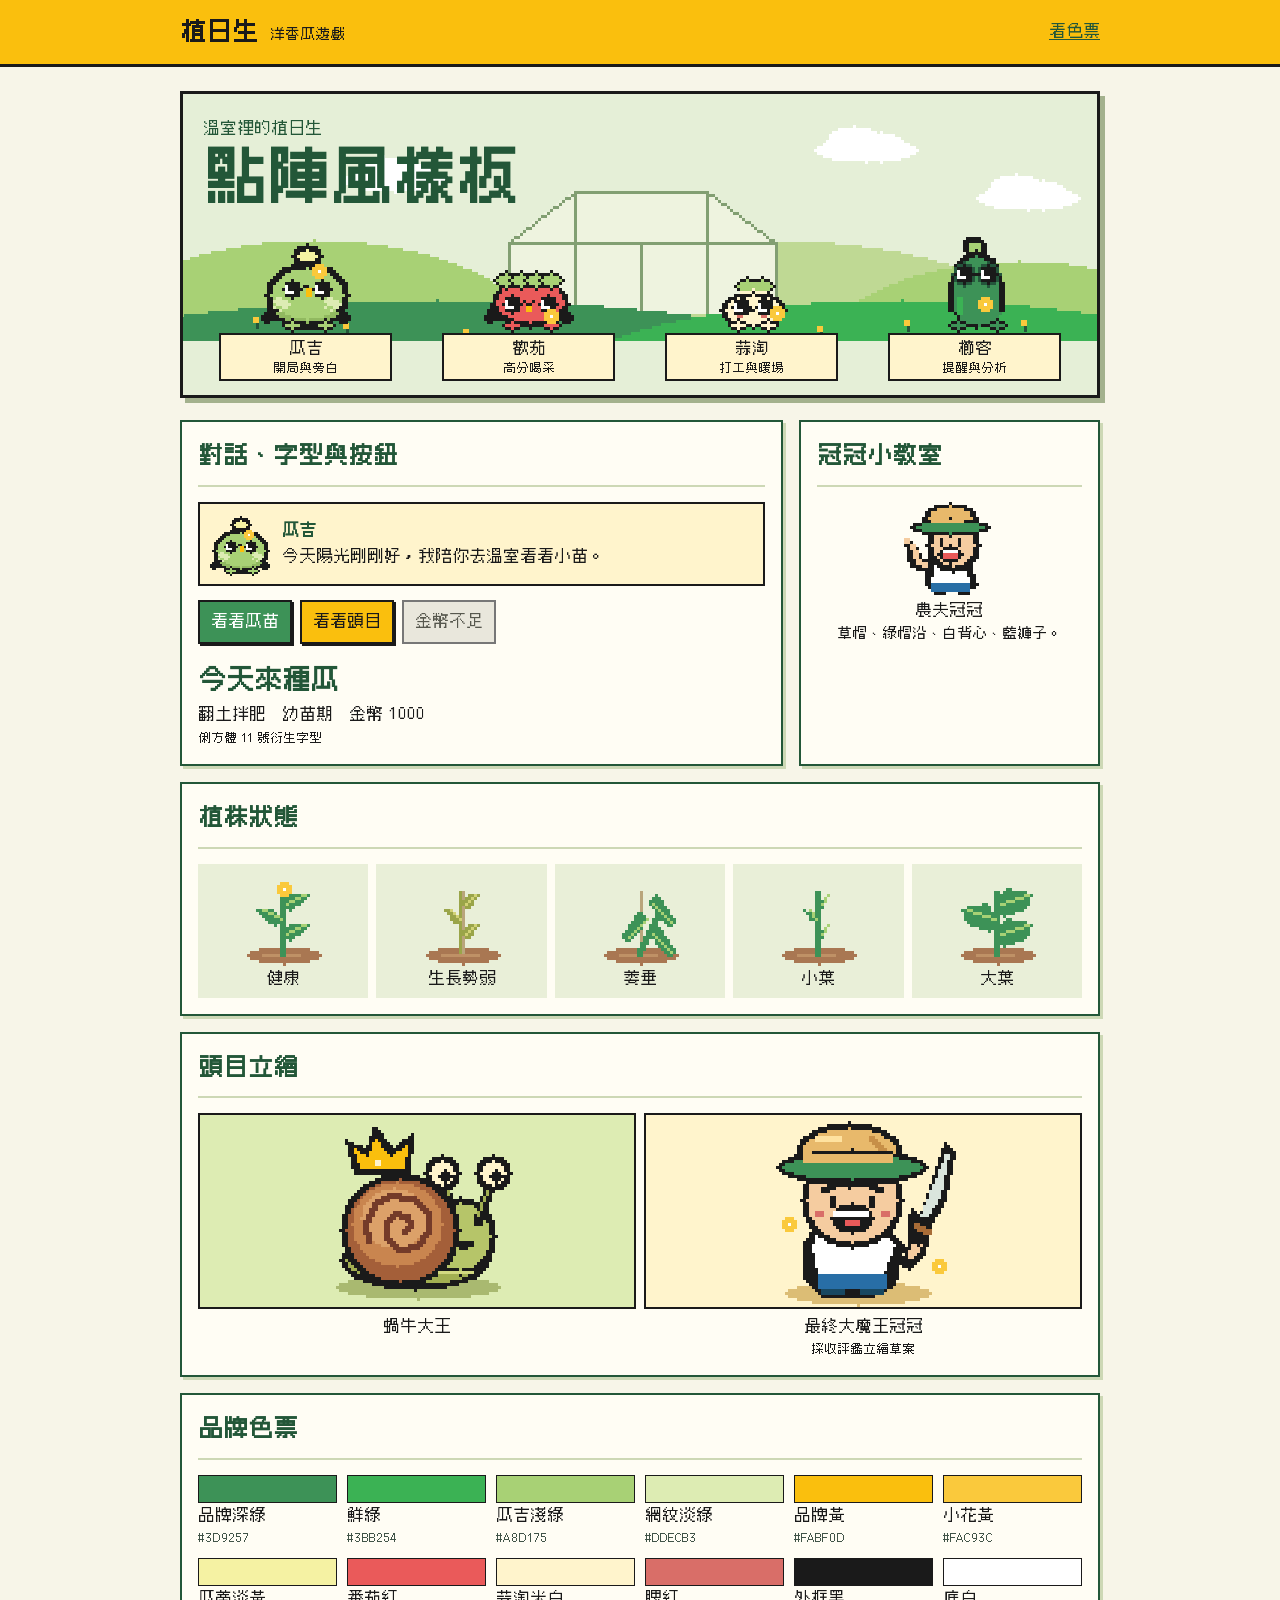
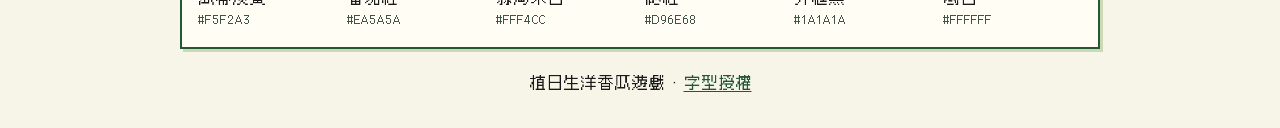
==== art-test.html @ 0190cb55 "發布獨立點陣風美術樣板 代號：ST-0、ST-1、ST-3、ST-5、C-1～6、B-1／3／5、FZ-1／3／4、M-1／2／6～11。 新增暫定值：無。" ====
<!doctype html>
<html lang="zh-Hant">
<head>
<meta charset="utf-8">
<meta name="viewport" content="width=device-width, initial-scale=1">
<title>植日生｜點陣風樣板</title>
<link rel="stylesheet" href="art-test.css">
<script src="sprites.js" defer></script>
</head>
<body>
<header class="top"><div><strong>植日生</strong><span>洋香瓜遊戲</span></div><a href="#palette">看色票</a></header>
<main>
<section class="hero" aria-labelledby="title">
<div class="hero-copy"><p class="kicker">溫室裡的植日生</p><h1 id="title">點陣風樣板</h1></div>
<canvas class="scene" width="320" height="84" data-sprite="field" aria-hidden="true"></canvas>
<div class="lineup" aria-label="四位角色">
<figure><canvas width="32" height="32" data-sprite="guaji" aria-hidden="true"></canvas><figcaption>瓜吉<small>開局與旁白</small></figcaption></figure>
<figure><canvas width="32" height="32" data-sprite="tomato" aria-hidden="true"></canvas><figcaption>歡茄<small>高分喝采</small></figcaption></figure>
<figure><canvas width="32" height="32" data-sprite="garlic" aria-hidden="true"></canvas><figcaption>蒜淘<small>打工與暖場</small></figcaption></figure>
<figure><canvas width="32" height="32" data-sprite="zucchini" aria-hidden="true"></canvas><figcaption>櫛客<small>提醒與分析</small></figcaption></figure>
</div>
</section>
<div class="grid">
<section class="panel" aria-labelledby="dialog-title"><h2 id="dialog-title">對話、字型與按鈕</h2>
<div class="speech"><canvas width="32" height="32" data-sprite="guaji" aria-hidden="true"></canvas><div><strong>瓜吉</strong><p>今天陽光剛剛好，我陪你去溫室看看小苗。</p></div></div>
<div class="controls"><a class="button primary" href="#plants">看看瓜苗</a><a class="button secondary" href="#bosses">看看頭目</a><button type="button" disabled>金幣不足</button></div>
<div class="type"><strong>今天來種瓜</strong><span>翻土拌肥　幼苗期　金幣 1000</span><small>俐方體 11 號衍生字型</small></div>
</section>
<section class="panel teacher"><h2>冠冠小教室</h2><figure><canvas width="32" height="32" data-sprite="kuan" aria-hidden="true"></canvas><figcaption>農夫冠冠</figcaption></figure><p>草帽、綠帽沿、白背心、藍褲子。</p></section>
</div>
<section class="panel" id="plants"><h2>植株狀態</h2>
<div class="examples plants">
<figure><canvas width="32" height="32" data-sprite="healthy" aria-hidden="true"></canvas><figcaption>健康</figcaption></figure>
<figure><canvas width="32" height="32" data-sprite="weak" aria-hidden="true"></canvas><figcaption>生長勢弱</figcaption></figure>
<figure><canvas width="32" height="32" data-sprite="droop" aria-hidden="true"></canvas><figcaption>萎垂</figcaption></figure>
<figure><canvas width="32" height="32" data-sprite="smallLeaf" aria-hidden="true"></canvas><figcaption>小葉</figcaption></figure>
<figure><canvas width="32" height="32" data-sprite="largeLeaf" aria-hidden="true"></canvas><figcaption>大葉</figcaption></figure>
</div></section>
<section class="panel" id="bosses"><h2>頭目立繪</h2>
<div class="examples bosses">
<figure><div class="portrait snail"><canvas width="64" height="64" data-sprite="snail" aria-hidden="true"></canvas></div><figcaption>蝸牛大王</figcaption></figure>
<figure><div class="portrait harvest"><canvas width="64" height="64" data-sprite="finalKuan" aria-hidden="true"></canvas></div><figcaption>最終大魔王冠冠<small>採收評鑑立繪草案</small></figcaption></figure>
</div></section>
<section class="panel" id="palette"><h2>品牌色票</h2><ul class="swatches">
<li><i style="--swatch:#3D9257"></i><span>品牌深綠</span><small>#3D9257</small></li>
<li><i style="--swatch:#3BB254"></i><span>鮮綠</span><small>#3BB254</small></li>
<li><i style="--swatch:#A8D175"></i><span>瓜吉淺綠</span><small>#A8D175</small></li>
<li><i style="--swatch:#DDECB3"></i><span>網紋淡綠</span><small>#DDECB3</small></li>
<li><i style="--swatch:#FABF0D"></i><span>品牌黃</span><small>#FABF0D</small></li>
<li><i style="--swatch:#FAC93C"></i><span>小花黃</span><small>#FAC93C</small></li>
<li><i style="--swatch:#F5F2A3"></i><span>瓜蒂淡黃</span><small>#F5F2A3</small></li>
<li><i style="--swatch:#EA5A5A"></i><span>番茄紅</span><small>#EA5A5A</small></li>
<li><i style="--swatch:#FFF4CC"></i><span>蒜淘米白</span><small>#FFF4CC</small></li>
<li><i style="--swatch:#D96E68"></i><span>腮紅</span><small>#D96E68</small></li>
<li><i style="--swatch:#1A1A1A"></i><span>外框黑</span><small>#1A1A1A</small></li>
<li><i style="--swatch:#FFFFFF"></i><span>底白</span><small>#FFFFFF</small></li>
</ul></section>
<footer>植日生洋香瓜遊戲 · <a href="art-font-OFL.txt">字型授權</a></footer>
</main>
</body>
</html>
---- art-test.css ----
@font-face{font-family:"Zhirisheng Pixel";src:url("art-font.woff2") format("woff2");font-display:swap}
:root{color-scheme:light;--ink:#1a1a1a;--deep:#235738;--green:#3d9257;--yellow:#fabf0d;--canvas:#f7f5e8;--rule:#cdd8b5}
*{box-sizing:border-box}
html{background:var(--canvas);color:var(--ink)}
body{margin:0;font:16px/1.6 "Zhirisheng Pixel",system-ui,sans-serif}
a{color:var(--deep);text-underline-offset:4px}
.top{background:var(--yellow);border-bottom:3px solid var(--ink);display:flex;align-items:center;justify-content:space-between;padding:10px max(16px,calc((100% - 920px)/2));gap:12px}
.top strong{font-size:24px;margin-right:12px}.top span{font-size:14px}.top a{white-space:nowrap;min-height:44px;display:grid;place-items:center}
main{max-width:948px;margin:auto;padding:24px 14px}
h1,h2,p,figure{margin:0}
h1{font-size:clamp(30px,6vw,58px);line-height:1.15}
h2{font-size:23px;color:var(--deep);padding-bottom:10px;border-bottom:2px solid var(--rule);margin-bottom:15px}
.hero{position:relative;isolation:isolate;overflow:hidden;border:3px solid var(--ink);background:#e5efd7;box-shadow:5px 5px 0 #a3b18d}
.hero-copy{padding:22px 20px 0;position:relative;z-index:1;color:var(--deep)}
.kicker{margin-bottom:4px}
canvas{display:block;image-rendering:pixelated;width:96px;height:96px;margin:auto}
.scene{position:absolute;z-index:-1;left:50%;bottom:54px;width:960px;height:252px;transform:translateX(-50%)}
.lineup{display:grid;grid-template-columns:repeat(4,minmax(0,1fr));gap:6px;padding:25px 14px 14px;align-items:end}
.lineup figure{display:grid;justify-items:center;text-align:center}
.lineup figcaption{background:#fff4cc;border:2px solid var(--ink);min-width:80%;padding:3px 1px;line-height:1.35}
small{display:block;font-size:12px}
.grid{display:grid;grid-template-columns:minmax(0,2fr) minmax(0,1fr);gap:16px;margin-top:22px}
.panel{background:#fffdf4;border:2px solid var(--deep);padding:16px;margin-top:16px;box-shadow:3px 3px 0 var(--rule)}
.grid .panel{margin-top:0}
.speech{display:grid;grid-template-columns:64px 1fr;gap:10px;align-items:center;border:2px solid var(--ink);background:#fff4cc;padding:8px;margin-bottom:14px}
.speech canvas{width:64px;height:64px}
.speech strong,.type strong{color:var(--deep)}
.controls{display:flex;flex-wrap:wrap;gap:8px}
.button,button{font:inherit;padding:6px 11px;border:2px solid var(--ink);min-height:44px;color:var(--ink);display:inline-grid;place-items:center;text-decoration:none;box-shadow:2px 2px 0 var(--ink);touch-action:manipulation}
.primary{background:var(--green);color:#fff}.secondary{background:var(--yellow)}
button:disabled{background:#e9e7dc;color:#57584e;border-color:#777;box-shadow:none}
.button:active{translate:2px 2px;box-shadow:none}.button:focus-visible,a:focus-visible{outline:3px solid var(--deep);outline-offset:3px}
.type{display:grid;gap:1px;margin-top:16px}.type strong{font-size:26px}.teacher{text-align:center}.teacher h2{text-align:left}
.teacher p{font-size:14px}
.examples{display:grid;gap:8px;text-align:center}.plants{grid-template-columns:repeat(5,minmax(0,1fr))}
.plants figure{background:#e9efd8;padding:6px 0}
.bosses{grid-template-columns:1fr 1fr}.portrait{background:#ddecb3;border:2px solid var(--ink);margin-bottom:5px}.portrait.harvest{background:#fff4cc}
.portrait canvas{width:192px;height:192px}
.swatches{display:grid;grid-template-columns:repeat(6,minmax(0,1fr));gap:10px;list-style:none;margin:0;padding:0}
.swatches i{height:28px;display:block;background:var(--swatch);border:1px solid var(--ink)}
.swatches small{color:#415448}
footer{text-align:center;margin:22px 0 8px}
@media(max-width:680px){.scene{width:640px;height:168px;bottom:45px}.lineup canvas,.plants canvas{width:64px;height:64px}.grid{grid-template-columns:1fr}.portrait canvas{width:128px;height:128px}.swatches{grid-template-columns:repeat(3,minmax(0,1fr))}.plants{grid-template-columns:repeat(3,minmax(0,1fr))}.top span{font-size:12px}}
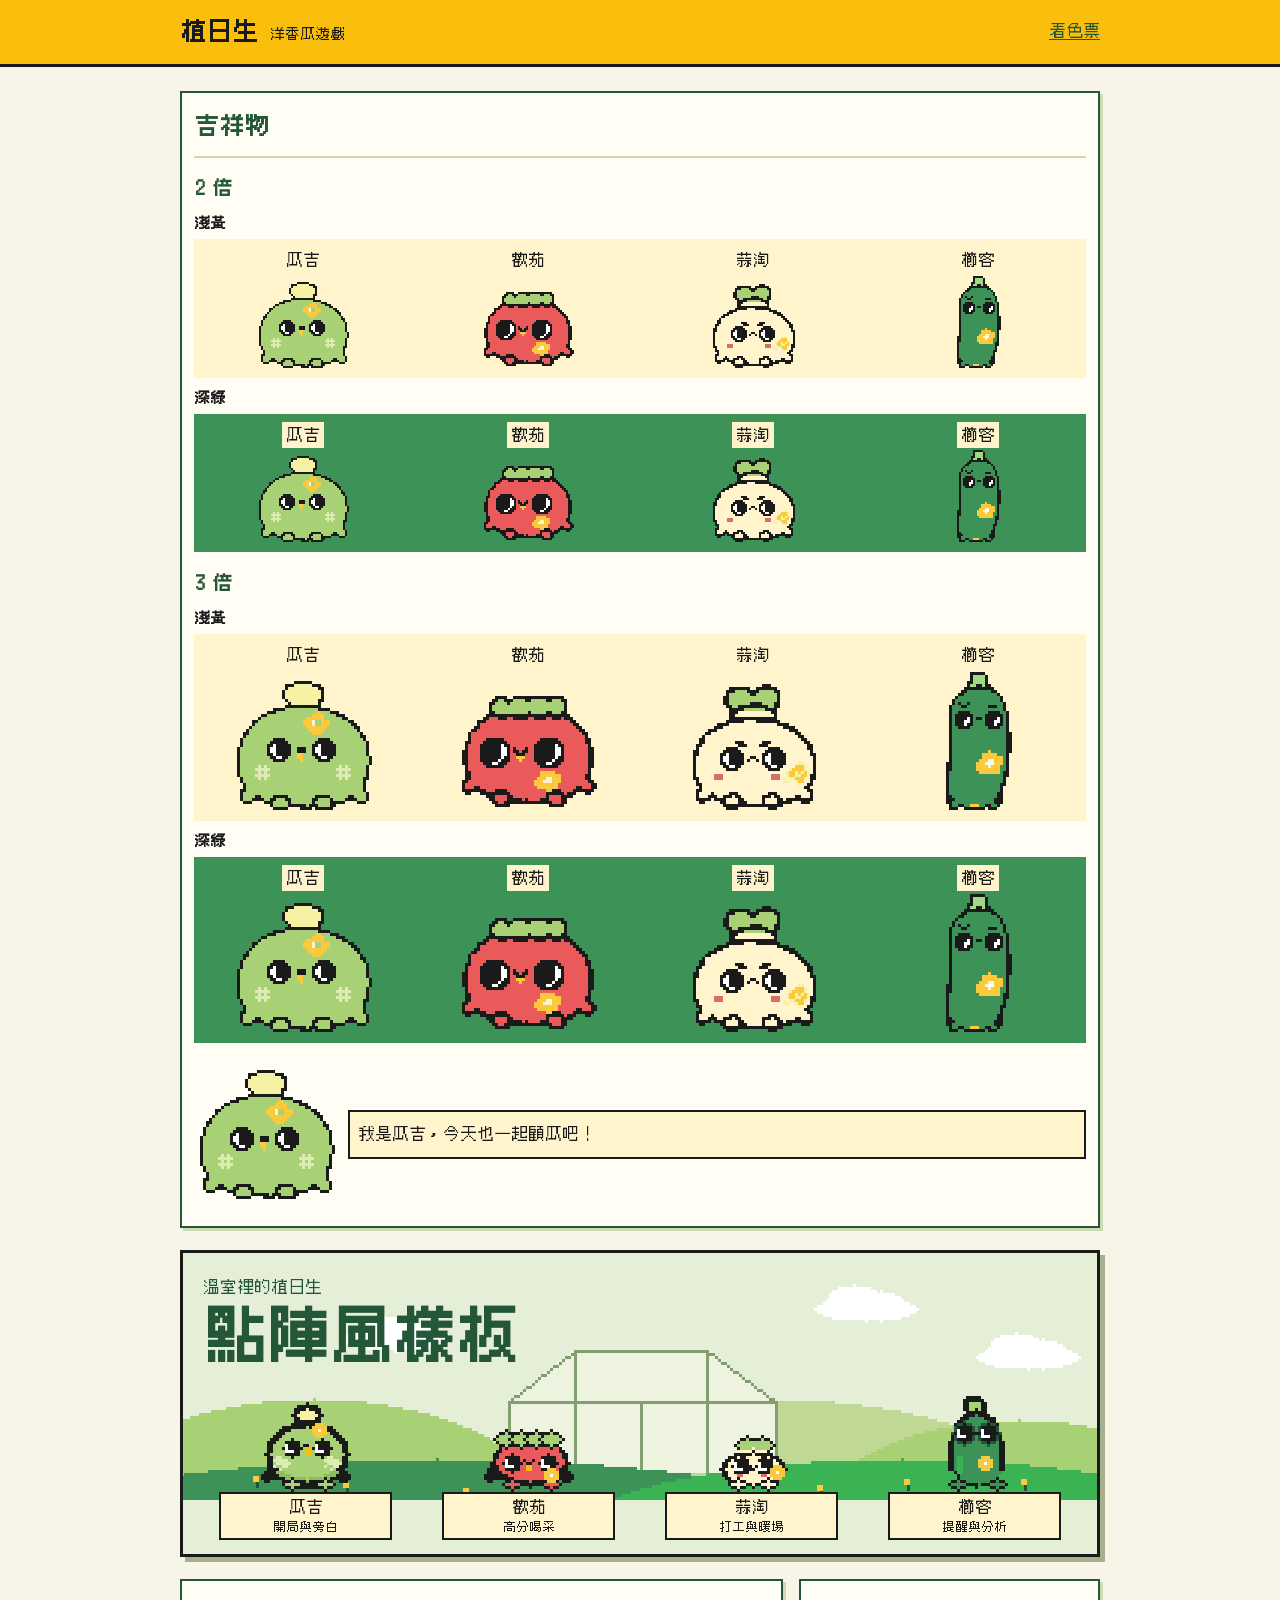
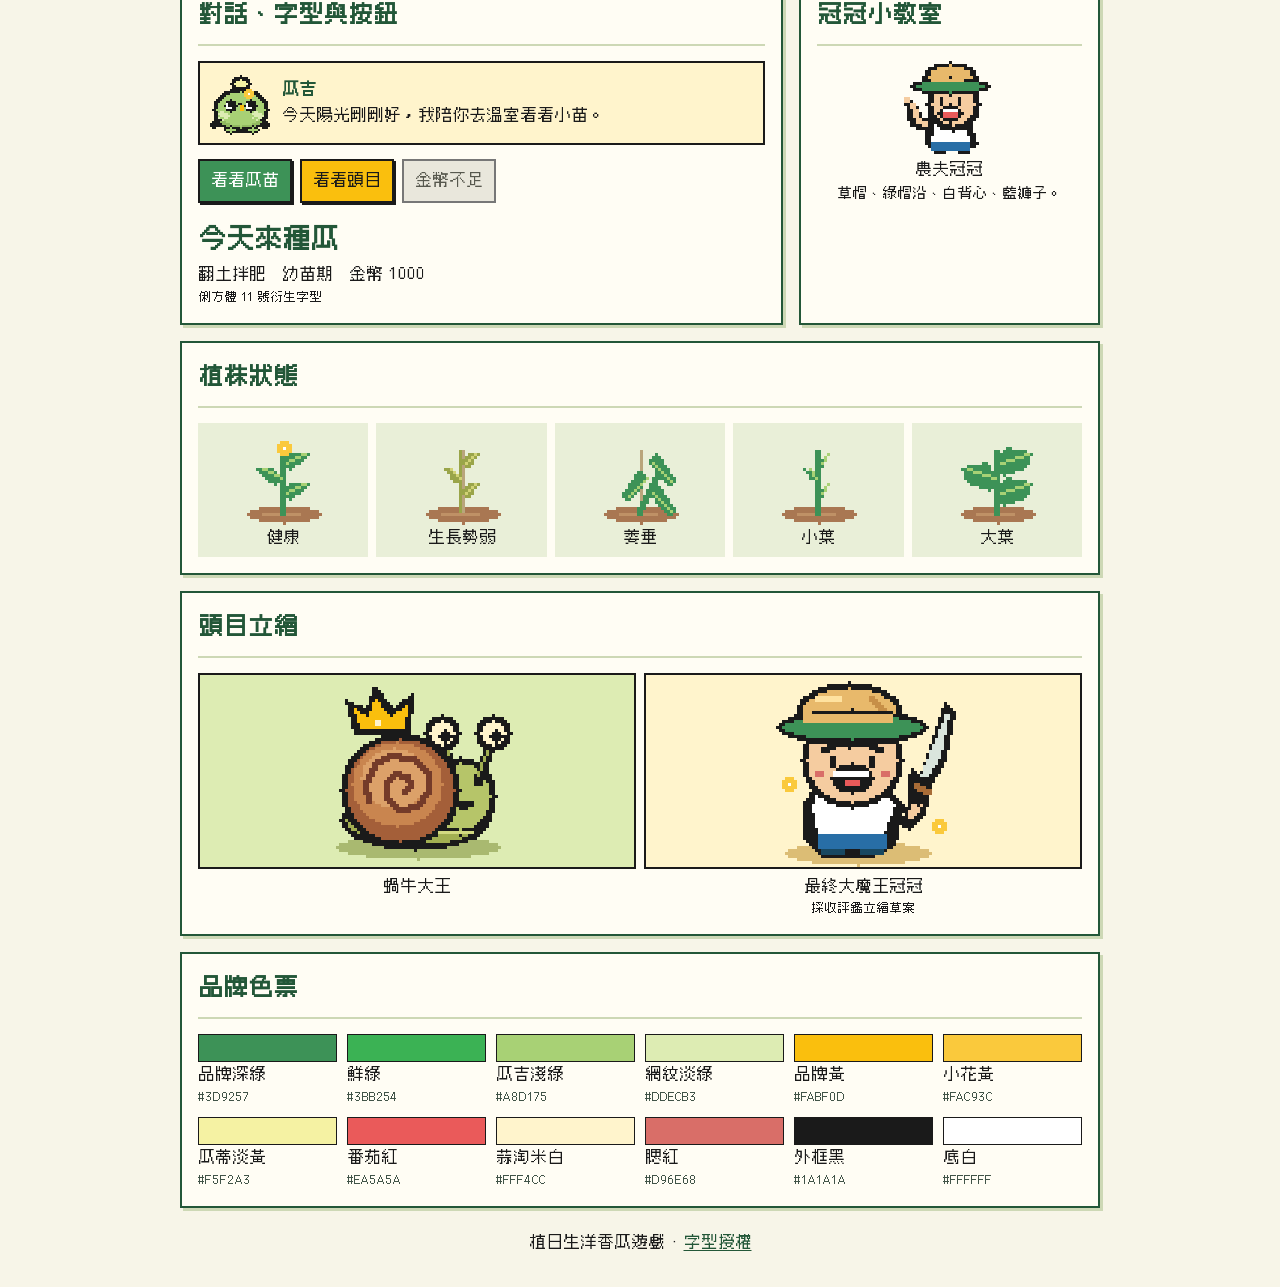
==== commit 348482dc: "在獨立美術樣板加入第四版吉祥物 代號：art-test 吉祥物尺寸、底色與對話示例。 新增暫定值：無。" ====
--- a/art-test.html
+++ b/art-test.html
@@ -6,10 +6,52 @@
 <title>植日生｜點陣風樣板</title>
 <link rel="stylesheet" href="art-test.css">
 <script src="sprites.js" defer></script>
+<script src="mascots.js" defer></script>
 </head>
 <body>
 <header class="top"><div><strong>植日生</strong><span>洋香瓜遊戲</span></div><a href="#palette">看色票</a></header>
 <main>
+<section class="panel mascots" aria-labelledby="mascots-title">
+<h2 id="mascots-title">吉祥物</h2>
+<section class="mascot-scale" aria-labelledby="mascot-scale-2">
+<h3 id="mascot-scale-2">2 倍</h3>
+<h4>淺黃</h4>
+<div class="mascot-row mascot-light" style="--mascot-row-height:96px">
+<figure><figcaption>瓜吉</figcaption><canvas width="48" height="45" data-mascot="guaji" style="--mascot-width:96px;--mascot-height:90px" aria-hidden="true"></canvas></figure>
+<figure><figcaption>歡茄</figcaption><canvas width="48" height="41" data-mascot="tomato" style="--mascot-width:96px;--mascot-height:82px" aria-hidden="true"></canvas></figure>
+<figure><figcaption>蒜淘</figcaption><canvas width="48" height="45" data-mascot="garlic" style="--mascot-width:96px;--mascot-height:90px" aria-hidden="true"></canvas></figure>
+<figure><figcaption>櫛客</figcaption><canvas width="25" height="48" data-mascot="zucchini" style="--mascot-width:50px;--mascot-height:96px" aria-hidden="true"></canvas></figure>
+</div>
+<h4>深綠</h4>
+<div class="mascot-row mascot-green" style="--mascot-row-height:96px">
+<figure><figcaption>瓜吉</figcaption><canvas width="48" height="45" data-mascot="guaji" style="--mascot-width:96px;--mascot-height:90px" aria-hidden="true"></canvas></figure>
+<figure><figcaption>歡茄</figcaption><canvas width="48" height="41" data-mascot="tomato" style="--mascot-width:96px;--mascot-height:82px" aria-hidden="true"></canvas></figure>
+<figure><figcaption>蒜淘</figcaption><canvas width="48" height="45" data-mascot="garlic" style="--mascot-width:96px;--mascot-height:90px" aria-hidden="true"></canvas></figure>
+<figure><figcaption>櫛客</figcaption><canvas width="25" height="48" data-mascot="zucchini" style="--mascot-width:50px;--mascot-height:96px" aria-hidden="true"></canvas></figure>
+</div>
+</section>
+<section class="mascot-scale" aria-labelledby="mascot-scale-3">
+<h3 id="mascot-scale-3">3 倍</h3>
+<h4>淺黃</h4>
+<div class="mascot-row mascot-light" style="--mascot-row-height:144px">
+<figure><figcaption>瓜吉</figcaption><canvas width="48" height="45" data-mascot="guaji" style="--mascot-width:144px;--mascot-height:135px" aria-hidden="true"></canvas></figure>
+<figure><figcaption>歡茄</figcaption><canvas width="48" height="41" data-mascot="tomato" style="--mascot-width:144px;--mascot-height:123px" aria-hidden="true"></canvas></figure>
+<figure><figcaption>蒜淘</figcaption><canvas width="48" height="45" data-mascot="garlic" style="--mascot-width:144px;--mascot-height:135px" aria-hidden="true"></canvas></figure>
+<figure><figcaption>櫛客</figcaption><canvas width="25" height="48" data-mascot="zucchini" style="--mascot-width:75px;--mascot-height:144px" aria-hidden="true"></canvas></figure>
+</div>
+<h4>深綠</h4>
+<div class="mascot-row mascot-green" style="--mascot-row-height:144px">
+<figure><figcaption>瓜吉</figcaption><canvas width="48" height="45" data-mascot="guaji" style="--mascot-width:144px;--mascot-height:135px" aria-hidden="true"></canvas></figure>
+<figure><figcaption>歡茄</figcaption><canvas width="48" height="41" data-mascot="tomato" style="--mascot-width:144px;--mascot-height:123px" aria-hidden="true"></canvas></figure>
+<figure><figcaption>蒜淘</figcaption><canvas width="48" height="45" data-mascot="garlic" style="--mascot-width:144px;--mascot-height:135px" aria-hidden="true"></canvas></figure>
+<figure><figcaption>櫛客</figcaption><canvas width="25" height="48" data-mascot="zucchini" style="--mascot-width:75px;--mascot-height:144px" aria-hidden="true"></canvas></figure>
+</div>
+</section>
+<div class="mascot-dialogue">
+<canvas width="48" height="45" data-mascot="guaji" style="--mascot-width:144px;--mascot-height:135px" aria-hidden="true"></canvas>
+<p>我是瓜吉，今天也一起顧瓜吧！</p>
+</div>
+</section>
 <section class="hero" aria-labelledby="title">
 <div class="hero-copy"><p class="kicker">溫室裡的植日生</p><h1 id="title">點陣風樣板</h1></div>
 <canvas class="scene" width="320" height="84" data-sprite="field" aria-hidden="true"></canvas>
@@ -57,5 +99,12 @@
 </ul></section>
 <footer>植日生洋香瓜遊戲 · <a href="art-font-OFL.txt">字型授權</a></footer>
 </main>
+<script>
+document.addEventListener("DOMContentLoaded", () => {
+  for (const canvas of document.querySelectorAll("[data-mascot]")) {
+    drawMascot(canvas, canvas.dataset.mascot);
+  }
+});
+</script>
 </body>
 </html>
--- a/art-test.css
+++ b/art-test.css
@@ -1,43 +1,59 @@
-@font-face{font-family:"Zhirisheng Pixel";src:url("art-font.woff2") format("woff2");font-display:swap}
-:root{color-scheme:light;--ink:#1a1a1a;--deep:#235738;--green:#3d9257;--yellow:#fabf0d;--canvas:#f7f5e8;--rule:#cdd8b5}
-*{box-sizing:border-box}
-html{background:var(--canvas);color:var(--ink)}
-body{margin:0;font:16px/1.6 "Zhirisheng Pixel",system-ui,sans-serif}
-a{color:var(--deep);text-underline-offset:4px}
-.top{background:var(--yellow);border-bottom:3px solid var(--ink);display:flex;align-items:center;justify-content:space-between;padding:10px max(16px,calc((100% - 920px)/2));gap:12px}
-.top strong{font-size:24px;margin-right:12px}.top span{font-size:14px}.top a{white-space:nowrap;min-height:44px;display:grid;place-items:center}
-main{max-width:948px;margin:auto;padding:24px 14px}
-h1,h2,p,figure{margin:0}
-h1{font-size:clamp(30px,6vw,58px);line-height:1.15}
-h2{font-size:23px;color:var(--deep);padding-bottom:10px;border-bottom:2px solid var(--rule);margin-bottom:15px}
-.hero{position:relative;isolation:isolate;overflow:hidden;border:3px solid var(--ink);background:#e5efd7;box-shadow:5px 5px 0 #a3b18d}
-.hero-copy{padding:22px 20px 0;position:relative;z-index:1;color:var(--deep)}
-.kicker{margin-bottom:4px}
-canvas{display:block;image-rendering:pixelated;width:96px;height:96px;margin:auto}
-.scene{position:absolute;z-index:-1;left:50%;bottom:54px;width:960px;height:252px;transform:translateX(-50%)}
-.lineup{display:grid;grid-template-columns:repeat(4,minmax(0,1fr));gap:6px;padding:25px 14px 14px;align-items:end}
-.lineup figure{display:grid;justify-items:center;text-align:center}
-.lineup figcaption{background:#fff4cc;border:2px solid var(--ink);min-width:80%;padding:3px 1px;line-height:1.35}
-small{display:block;font-size:12px}
-.grid{display:grid;grid-template-columns:minmax(0,2fr) minmax(0,1fr);gap:16px;margin-top:22px}
-.panel{background:#fffdf4;border:2px solid var(--deep);padding:16px;margin-top:16px;box-shadow:3px 3px 0 var(--rule)}
-.grid .panel{margin-top:0}
-.speech{display:grid;grid-template-columns:64px 1fr;gap:10px;align-items:center;border:2px solid var(--ink);background:#fff4cc;padding:8px;margin-bottom:14px}
-.speech canvas{width:64px;height:64px}
-.speech strong,.type strong{color:var(--deep)}
-.controls{display:flex;flex-wrap:wrap;gap:8px}
-.button,button{font:inherit;padding:6px 11px;border:2px solid var(--ink);min-height:44px;color:var(--ink);display:inline-grid;place-items:center;text-decoration:none;box-shadow:2px 2px 0 var(--ink);touch-action:manipulation}
-.primary{background:var(--green);color:#fff}.secondary{background:var(--yellow)}
-button:disabled{background:#e9e7dc;color:#57584e;border-color:#777;box-shadow:none}
-.button:active{translate:2px 2px;box-shadow:none}.button:focus-visible,a:focus-visible{outline:3px solid var(--deep);outline-offset:3px}
-.type{display:grid;gap:1px;margin-top:16px}.type strong{font-size:26px}.teacher{text-align:center}.teacher h2{text-align:left}
-.teacher p{font-size:14px}
-.examples{display:grid;gap:8px;text-align:center}.plants{grid-template-columns:repeat(5,minmax(0,1fr))}
-.plants figure{background:#e9efd8;padding:6px 0}
-.bosses{grid-template-columns:1fr 1fr}.portrait{background:#ddecb3;border:2px solid var(--ink);margin-bottom:5px}.portrait.harvest{background:#fff4cc}
-.portrait canvas{width:192px;height:192px}
-.swatches{display:grid;grid-template-columns:repeat(6,minmax(0,1fr));gap:10px;list-style:none;margin:0;padding:0}
-.swatches i{height:28px;display:block;background:var(--swatch);border:1px solid var(--ink)}
-.swatches small{color:#415448}
-footer{text-align:center;margin:22px 0 8px}
-@media(max-width:680px){.scene{width:640px;height:168px;bottom:45px}.lineup canvas,.plants canvas{width:64px;height:64px}.grid{grid-template-columns:1fr}.portrait canvas{width:128px;height:128px}.swatches{grid-template-columns:repeat(3,minmax(0,1fr))}.plants{grid-template-columns:repeat(3,minmax(0,1fr))}.top span{font-size:12px}}
+@font-face{font-family:"Zhirisheng Pixel";src:url("art-font.woff2") format("woff2");font-display:swap}
+:root{color-scheme:light;--ink:#1a1a1a;--deep:#235738;--green:#3d9257;--yellow:#fabf0d;--canvas:#f7f5e8;--rule:#cdd8b5}
+*{box-sizing:border-box}
+html{background:var(--canvas);color:var(--ink)}
+body{margin:0;font:16px/1.6 "Zhirisheng Pixel",system-ui,sans-serif}
+a{color:var(--deep);text-underline-offset:4px}
+.top{background:var(--yellow);border-bottom:3px solid var(--ink);display:flex;align-items:center;justify-content:space-between;padding:10px max(16px,calc((100% - 920px)/2));gap:12px}
+.top strong{font-size:24px;margin-right:12px}.top span{font-size:14px}.top a{white-space:nowrap;min-height:44px;display:grid;place-items:center}
+main{max-width:948px;margin:auto;padding:24px 14px}
+h1,h2,p,figure{margin:0}
+h1{font-size:clamp(30px,6vw,58px);line-height:1.15}
+h2{font-size:23px;color:var(--deep);padding-bottom:10px;border-bottom:2px solid var(--rule);margin-bottom:15px}
+.hero{position:relative;isolation:isolate;overflow:hidden;border:3px solid var(--ink);background:#e5efd7;box-shadow:5px 5px 0 #a3b18d}
+.hero-copy{padding:22px 20px 0;position:relative;z-index:1;color:var(--deep)}
+.kicker{margin-bottom:4px}
+canvas{display:block;image-rendering:pixelated;width:96px;height:96px;margin:auto}
+.scene{position:absolute;z-index:-1;left:50%;bottom:54px;width:960px;height:252px;transform:translateX(-50%)}
+.lineup{display:grid;grid-template-columns:repeat(4,minmax(0,1fr));gap:6px;padding:25px 14px 14px;align-items:end}
+.lineup figure{display:grid;justify-items:center;text-align:center}
+.lineup figcaption{background:#fff4cc;border:2px solid var(--ink);min-width:80%;padding:3px 1px;line-height:1.35}
+small{display:block;font-size:12px}
+.grid{display:grid;grid-template-columns:minmax(0,2fr) minmax(0,1fr);gap:16px;margin-top:22px}
+.panel{background:#fffdf4;border:2px solid var(--deep);padding:16px;margin-top:16px;box-shadow:3px 3px 0 var(--rule)}
+.grid .panel{margin-top:0}
+.speech{display:grid;grid-template-columns:64px 1fr;gap:10px;align-items:center;border:2px solid var(--ink);background:#fff4cc;padding:8px;margin-bottom:14px}
+.speech canvas{width:64px;height:64px}
+.speech strong,.type strong{color:var(--deep)}
+.controls{display:flex;flex-wrap:wrap;gap:8px}
+.button,button{font:inherit;padding:6px 11px;border:2px solid var(--ink);min-height:44px;color:var(--ink);display:inline-grid;place-items:center;text-decoration:none;box-shadow:2px 2px 0 var(--ink);touch-action:manipulation}
+.primary{background:var(--green);color:#fff}.secondary{background:var(--yellow)}
+button:disabled{background:#e9e7dc;color:#57584e;border-color:#777;box-shadow:none}
+.button:active{translate:2px 2px;box-shadow:none}.button:focus-visible,a:focus-visible{outline:3px solid var(--deep);outline-offset:3px}
+.type{display:grid;gap:1px;margin-top:16px}.type strong{font-size:26px}.teacher{text-align:center}.teacher h2{text-align:left}
+.teacher p{font-size:14px}
+.examples{display:grid;gap:8px;text-align:center}.plants{grid-template-columns:repeat(5,minmax(0,1fr))}
+.plants figure{background:#e9efd8;padding:6px 0}
+.bosses{grid-template-columns:1fr 1fr}.portrait{background:#ddecb3;border:2px solid var(--ink);margin-bottom:5px}.portrait.harvest{background:#fff4cc}
+.portrait canvas{width:192px;height:192px}
+.swatches{display:grid;grid-template-columns:repeat(6,minmax(0,1fr));gap:10px;list-style:none;margin:0;padding:0}
+.swatches i{height:28px;display:block;background:var(--swatch);border:1px solid var(--ink)}
+.swatches small{color:#415448}
+footer{text-align:center;margin:22px 0 8px}
+@media(max-width:680px){.scene{width:640px;height:168px;bottom:45px}.lineup canvas,.plants canvas{width:64px;height:64px}.grid{grid-template-columns:1fr}.portrait canvas{width:128px;height:128px}.swatches{grid-template-columns:repeat(3,minmax(0,1fr))}.plants{grid-template-columns:repeat(3,minmax(0,1fr))}.top span{font-size:12px}}
+
+/* 吉祥物第四版。畫布尺寸由各圖原生格數的整數倍指定。 */
+.mascots{margin-top:0;margin-bottom:22px;padding-inline:12px}
+.mascot-scale{margin:0 0 16px}
+.mascot-scale h3{margin:0;font-size:19px;color:var(--deep)}
+.mascot-scale h4{margin:8px 0 4px;font-size:15px}
+.mascot-row{display:grid;grid-template-columns:repeat(4,minmax(0,1fr));gap:8px;padding-block:8px}
+.mascot-light{background:#FFF4CC}
+.mascot-green{background:#3D9257;color:#1A1A1A}
+.mascot-row figure{display:grid;grid-template-rows:auto var(--mascot-row-height);justify-items:center;align-items:end;text-align:center}
+.mascot-row figcaption{line-height:1.4;padding:2px 4px}
+.mascot-green figcaption{background:#FFF4CC;color:#1A1A1A}
+.mascots canvas[data-mascot]{display:block;width:var(--mascot-width);height:var(--mascot-height);max-width:none;margin:0;image-rendering:pixelated}
+.mascot-dialogue{display:grid;grid-template-columns:144px minmax(0,1fr);align-items:center;gap:10px;padding:8px 0}
+.mascot-dialogue p{border:2px solid #1A1A1A;border-radius:0;box-shadow:none;background:#FFF4CC;padding:10px 8px;overflow-wrap:anywhere}
+@media(max-width:690px){.mascot-row{grid-template-columns:repeat(2,minmax(0,1fr))}}
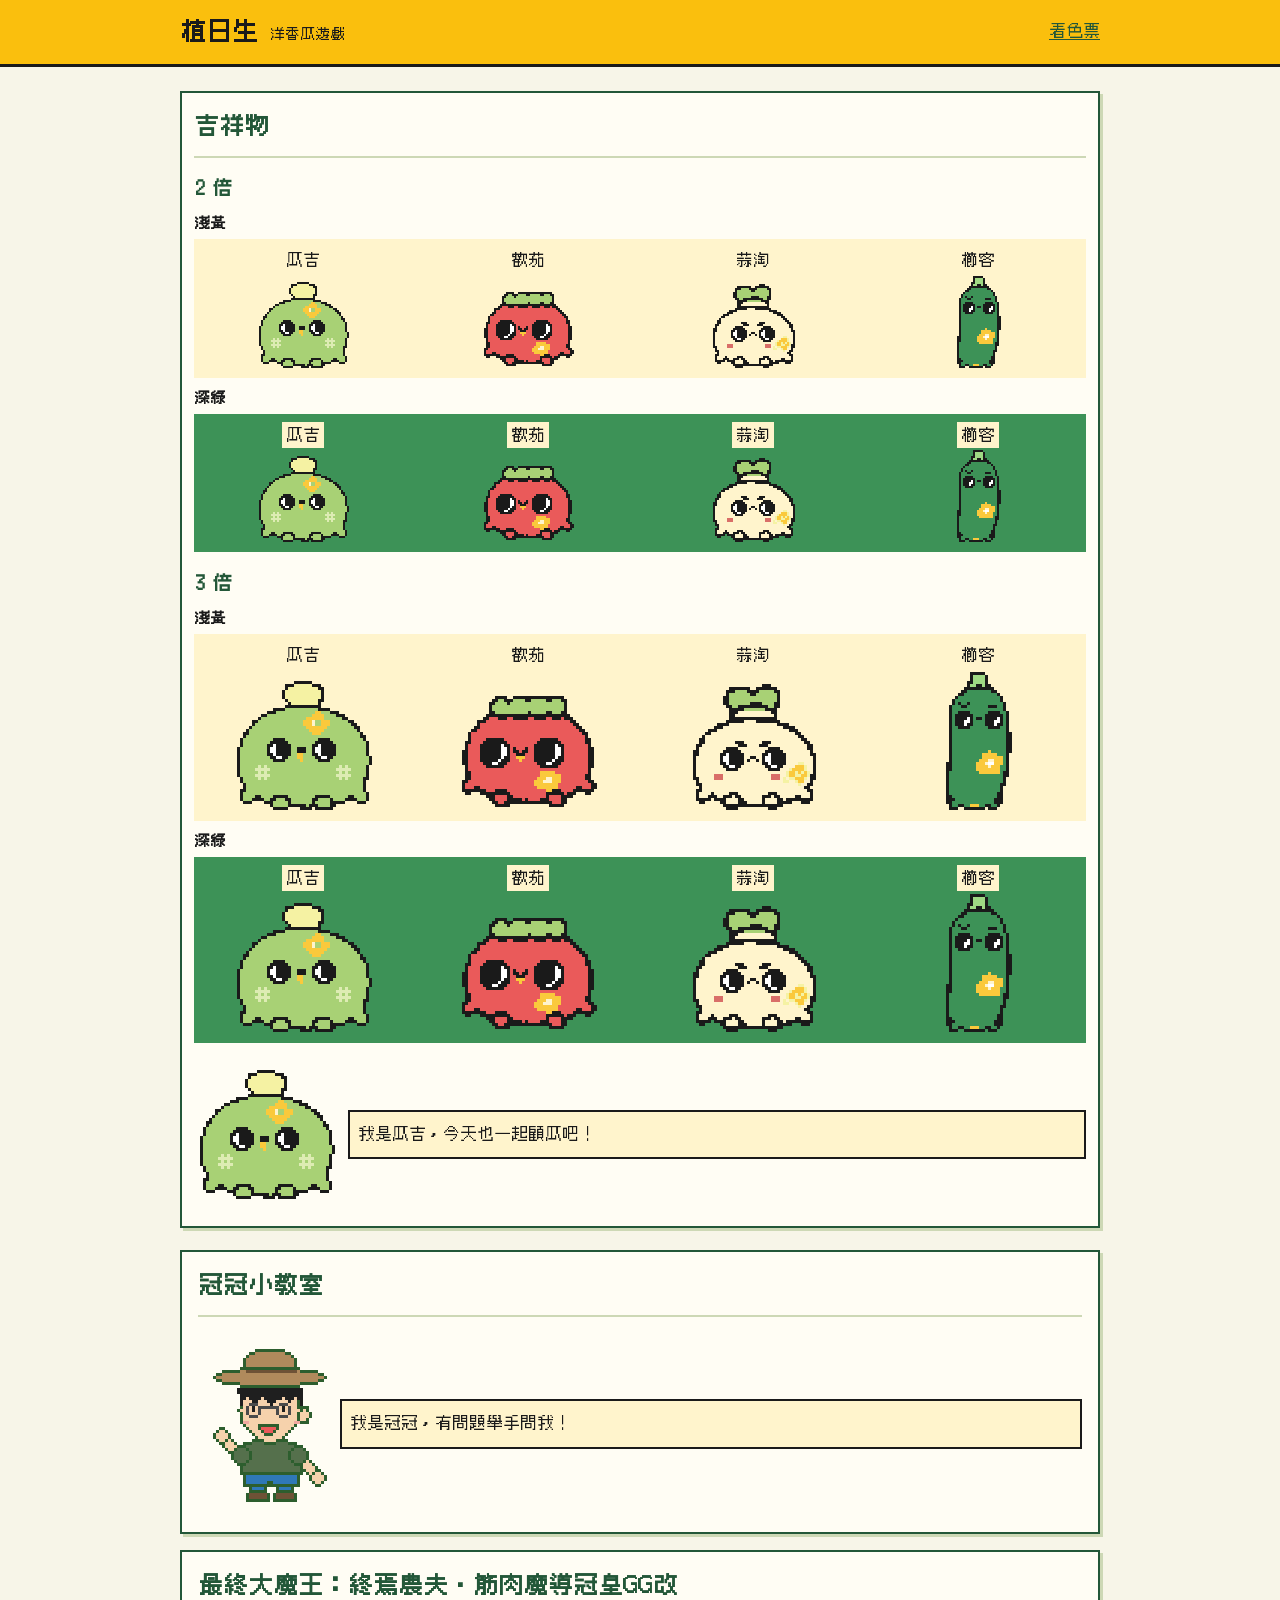
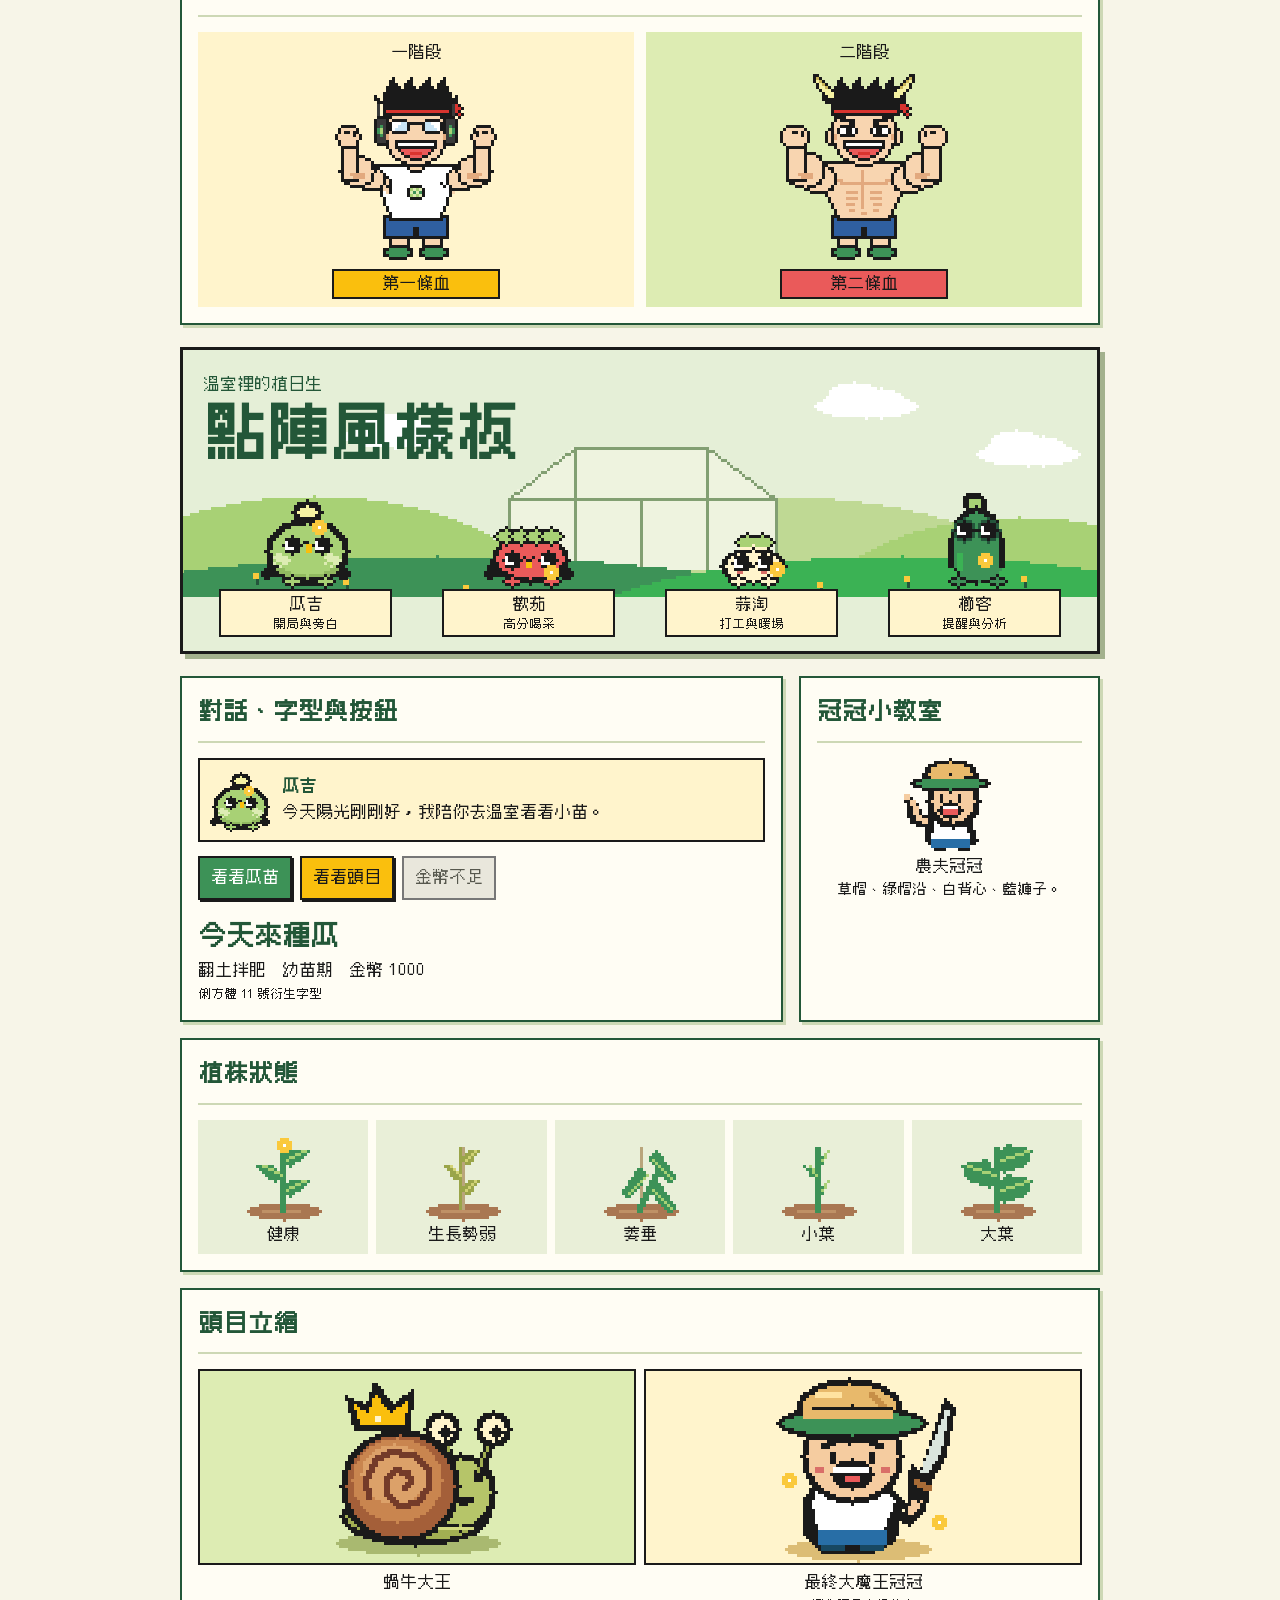
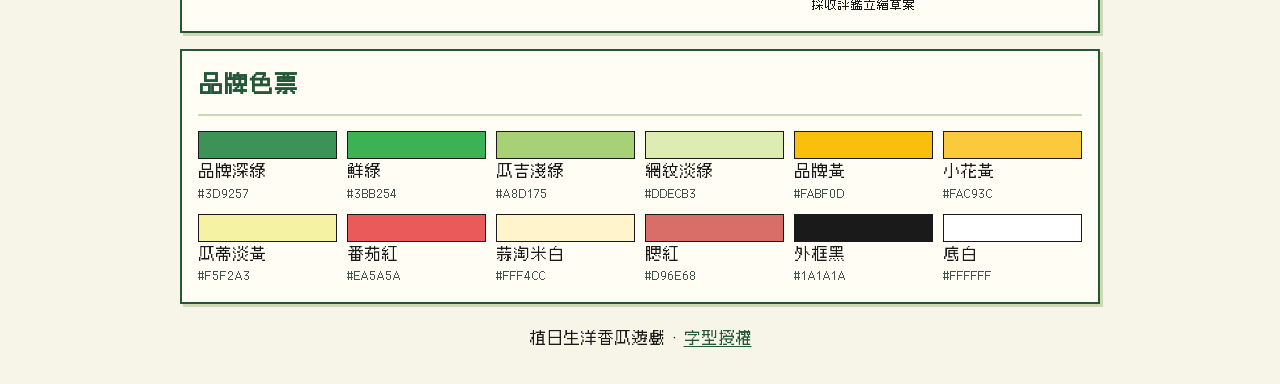
==== commit 7f60e16a: "在獨立美術樣板加入冠冠小教室與雙階段 Boss 代號：art-test 冠冠小教室、正式版最終 Boss 立繪。 新增暫定值：無。" ====
--- a/art-test.html
+++ b/art-test.html
@@ -7,6 +7,8 @@
 <link rel="stylesheet" href="art-test.css">
 <script src="sprites.js" defer></script>
 <script src="mascots.js" defer></script>
+<script src="guanguan.js" defer></script>
+<script src="boss.js" defer></script>
 </head>
 <body>
 <header class="top"><div><strong>植日生</strong><span>洋香瓜遊戲</span></div><a href="#palette">看色票</a></header>
@@ -50,6 +52,28 @@
 <div class="mascot-dialogue">
 <canvas width="48" height="45" data-mascot="guaji" style="--mascot-width:144px;--mascot-height:135px" aria-hidden="true"></canvas>
 <p>我是瓜吉，今天也一起顧瓜吧！</p>
+</div>
+</section>
+<section class="panel guanguan-demo" aria-labelledby="guanguan-demo-title">
+<h2 id="guanguan-demo-title">冠冠小教室</h2>
+<div class="mascot-dialogue">
+<canvas width="44" height="56" data-guanguan aria-hidden="true"></canvas>
+<p>我是冠冠，有問題舉手問我！</p>
+</div>
+</section>
+<section class="panel boss-demo" aria-labelledby="boss-demo-title">
+<h2 id="boss-demo-title">最終大魔王：終焉農夫・筋肉魔導冠皇GG改</h2>
+<div class="boss-demo-grid">
+<figure>
+<figcaption>一階段</figcaption>
+<canvas width="56" height="64" data-boss-gg="1" aria-hidden="true"></canvas>
+<div class="boss-demo-hp"><span>第一條血</span></div>
+</figure>
+<figure>
+<figcaption>二階段</figcaption>
+<canvas width="56" height="64" data-boss-gg="2" aria-hidden="true"></canvas>
+<div class="boss-demo-hp"><span>第二條血</span></div>
+</figure>
 </div>
 </section>
 <section class="hero" aria-labelledby="title">
@@ -104,6 +128,10 @@
   for (const canvas of document.querySelectorAll("[data-mascot]")) {
     drawMascot(canvas, canvas.dataset.mascot);
   }
+  drawGuanguan(document.querySelector("[data-guanguan]"));
+  for (const canvas of document.querySelectorAll("[data-boss-gg]")) {
+    drawBossGG(canvas, Number(canvas.dataset.bossGg));
+  }
 });
 </script>
 </body>
--- a/art-test.css
+++ b/art-test.css
@@ -57,3 +57,15 @@
 .mascot-dialogue{display:grid;grid-template-columns:144px minmax(0,1fr);align-items:center;gap:10px;padding:8px 0}
 .mascot-dialogue p{border:2px solid #1A1A1A;border-radius:0;box-shadow:none;background:#FFF4CC;padding:10px 8px;overflow-wrap:anywhere}
 @media(max-width:690px){.mascot-row{grid-template-columns:repeat(2,minmax(0,1fr))}}
+
+/* 冠冠立繪維持 3 倍原生尺寸。 */
+.guanguan-demo .mascot-dialogue{grid-template-columns:132px minmax(0,1fr)}
+.guanguan-demo canvas{width:132px;height:168px;margin:0;image-rendering:pixelated}
+.boss-demo{margin-bottom:22px}
+.boss-demo-grid{display:grid;grid-template-columns:repeat(auto-fit,minmax(168px,1fr));gap:12px}
+.boss-demo figure{display:grid;justify-items:center;align-content:start;text-align:center;gap:6px;min-width:0;background:#FFF4CC;padding-block:8px}
+.boss-demo figure:nth-child(2){background:#DDECB3}
+.boss-demo canvas{width:168px;height:192px;image-rendering:pixelated}
+.boss-demo-hp{width:calc(100% - 12px);max-width:168px;min-height:26px;border:2px solid #1A1A1A;border-radius:0;background:#FABF0D;color:#1A1A1A;display:grid;place-items:center}
+.boss-demo figure:nth-child(2) .boss-demo-hp{background:#EA5A5A}
+@media(max-width:600px){.boss-demo{margin-inline:-10px;padding-inline:4px}.boss-demo h2{padding-inline:8px}.boss-demo-grid{gap:4px}}
